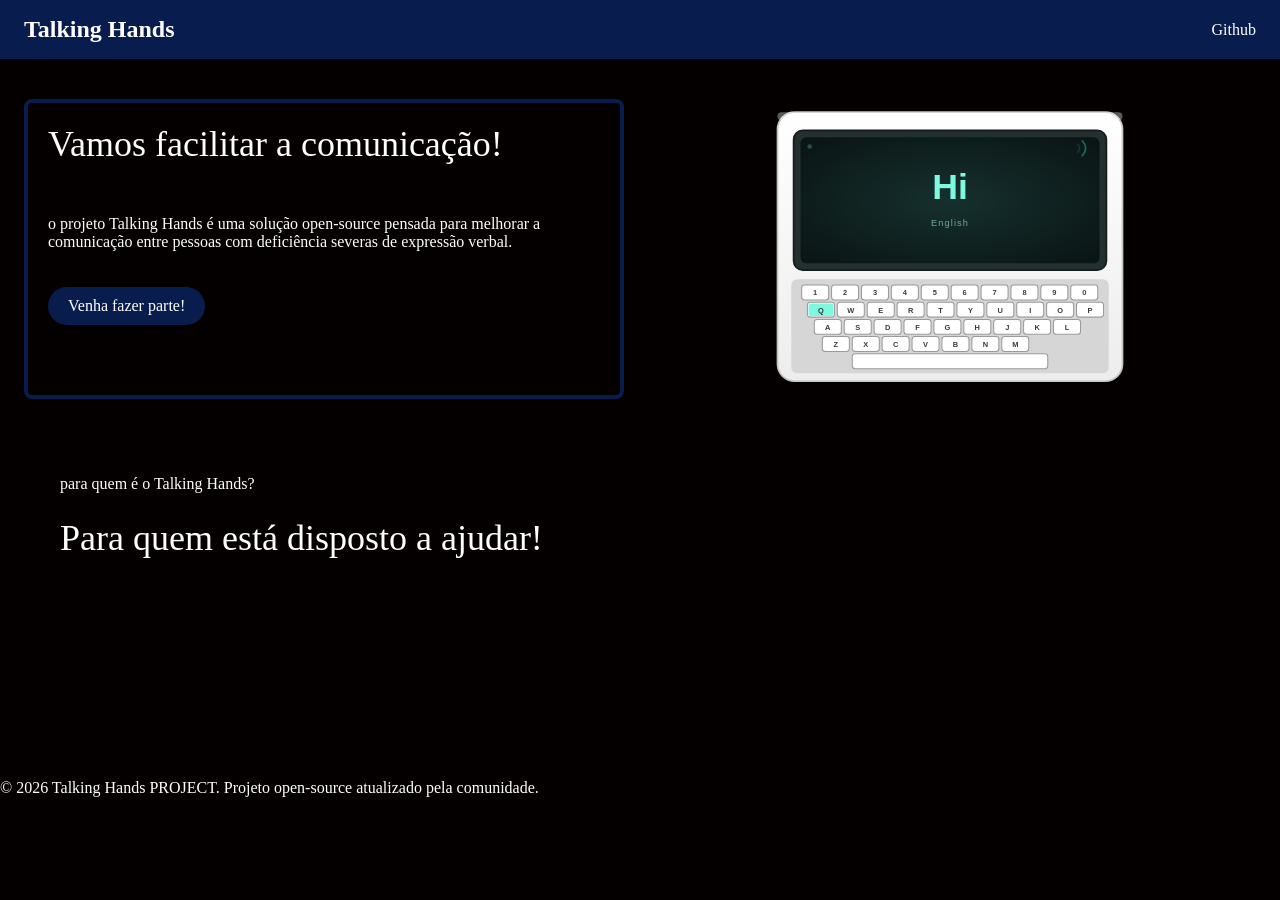
==== Website/index.html @ 11958ad2 "versão inicial do site" ====
<!DOCTYPE html>
<html lang="en">
<head>
    <meta charset="UTF-8">
    <meta name="viewport" content="width=device-width, initial-scale=1.0">
    <link rel="stylesheet" href="style/index.css">
    <title>Document</title>
</head>
<body>
    <header>
        <h1>Talking Hands</h1> <a href="https://github.com/TalkingHands">Github</a>
    </header>
    <main>
        <main class="hero">
            <div class="infoStyle1">
                <h1>Vamos facilitar a comunicação!</h1>
                <p>o projeto Talking Hands é uma solução open-source pensada para melhorar a comunicação entre pessoas com deficiência severas de expressão verbal.</p>
                <a href="">Venha fazer parte!</a>
            </div>
            <div class="infoStyle1Image">
                <img src="assets/comunicador-urna-teclado-transparente.svg" alt="Comunicador com urna e teclado">
            </div>
        </main>

        <div class="infoStyle2">
        <p>para quem é o Talking Hands?</p>
        <h1>Para quem está disposto a ajudar!</h1>
        </div>
    </main>

    <footer>
        <p>&copy; 2026 Talking Hands PROJECT. Projeto open-source atualizado pela comunidade.</p>
    </footer>

</body>
</html>
---- Website/style/index.css ----
* {
    box-sizing: border-box;
}

body {
    color: white;
    background-color: #050000;
    font-family: Copperplate, Papyrus, fantasy;
    padding: 0;
    margin: 0;
}

header {
    width: 100%;
    background-color: #081D4D;
    position: sticky;
    top: 0;
    display: flex;
    align-items: center;
    justify-content: space-between;
    flex-wrap: wrap;
    gap: 8px 16px;
    padding: 0 24px;
}

header h1 {
    font-size: 24px;    
}

header a {
    color: inherit;
    text-decoration: none;
}

.hero {
    display: flex;
    align-items: center;
    justify-content: center;
    gap: 20px;
    max-width: 1280px;
    margin: 40px auto;
    padding: 0 24px;
}

.infoStyle1 {
    background-color: #050000;
    border: 4px solid #081D4D;
    padding: 20px;
    margin: 0;
    width: auto;
    flex: 1 1 600px;
    min-height: 300px;
    max-width: 600px;
    border-radius: 8px;
    text-align: left;
}

.infoStyle1Image {
    display: flex;
    flex: 1 1 420px;
    min-width: 0;
    justify-content: center;
}

.infoStyle1Image img {
    display: block;
    width: 60%;
    height: auto;
}

.infoStyle1 h1 {
    font-size: 36px;
    margin: 0;
    padding-bottom: 40px;
    font-weight: normal;
}

.infoStyle1 p {
    font-size: 16px;
    margin-top: 10px;
    font-weight: normal;
    max-width: 525px;
}

.infoStyle1 a {
    display: inline-block;
    margin-top: 20px;
    padding: 10px 20px;
    background-color: #081D4D;
    color: white;
    text-decoration: none;
    border-radius: 20px;
    transition: background-color 0.3s ease;
}

.infoStyle1 a:hover {
    background-color: #0A2B6D;
}

@media (max-width: 700px) {
    .hero {
        flex-direction: column;
        align-items: stretch;
        margin: 24px auto;
    }

    .infoStyle1Image {
        flex: 0 1 auto;
        width: 100%;
    }

    .infoStyle1 {
        width: 100%;
        max-width: none;
        min-height: 0;
    }
}

.infoStyle2 {
    padding: 20px;
    margin: 40px; 
    width: auto;    
    min-height: 300px;
    max-width: 800px;
    border-radius: 8px;
    align-items: left;
    text-align: left;
}

.infoStyle2 p {
    font-size: 16px;
    font-weight: normal;
    max-width: 525px;
}

.infoStyle2 h1 {
    font-size: 36px;
    padding-top: 0px;
    padding-bottom: 40px;
    font-weight: normal;
}
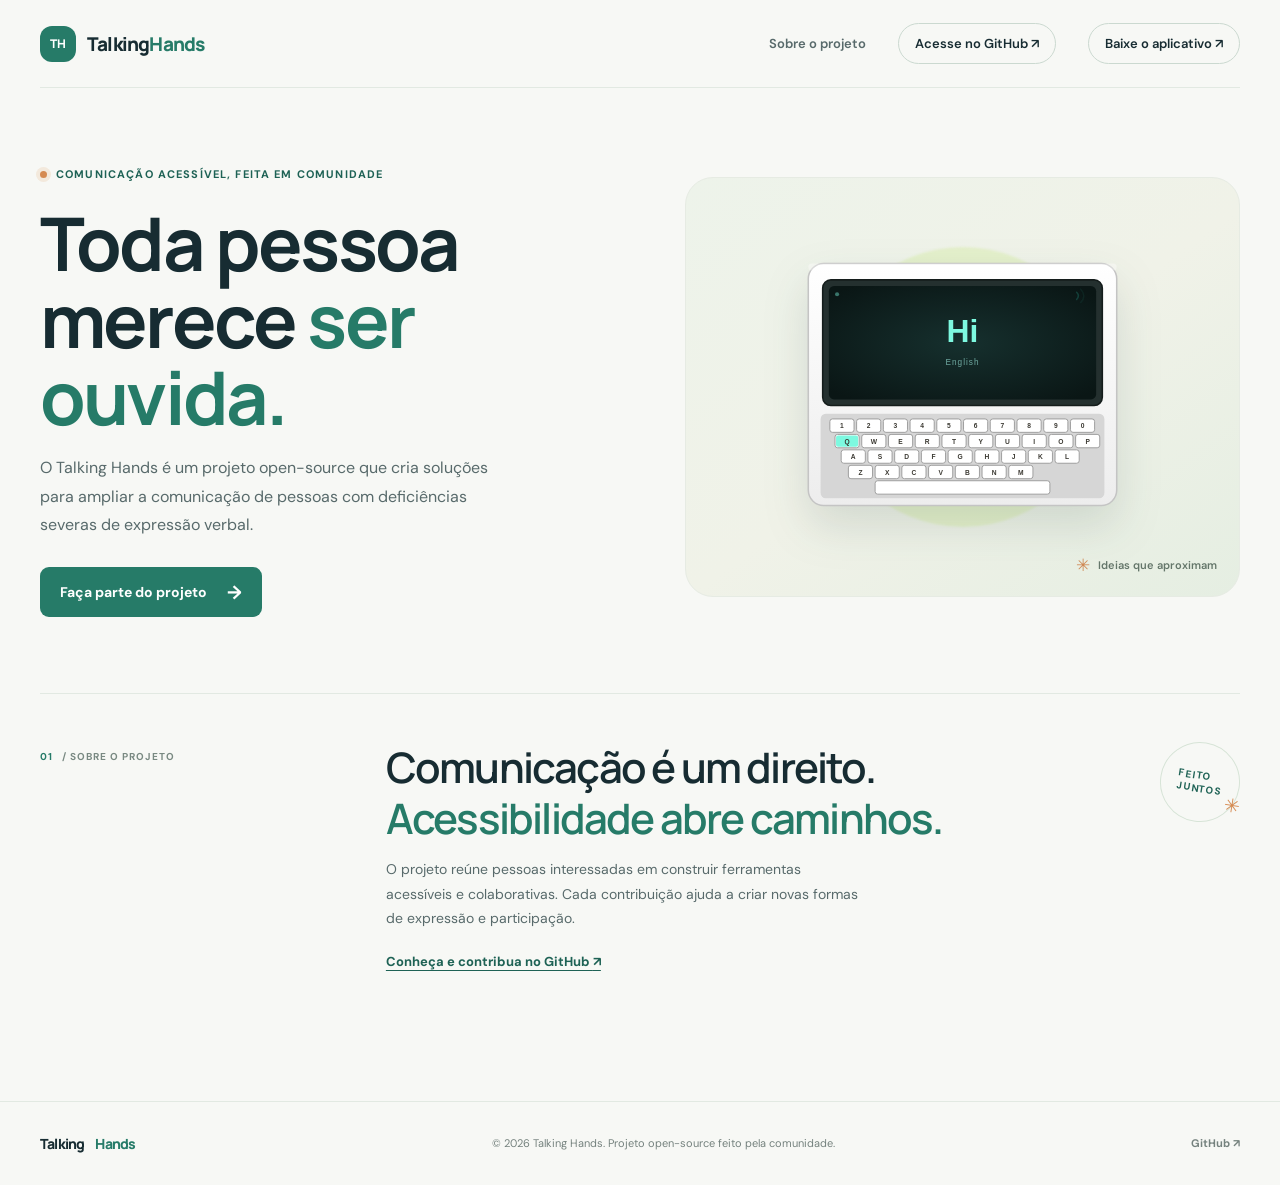
==== commit 9954628f: "site1" ====
--- a/Website/index.html
+++ b/Website/index.html
@@ -1,36 +1,57 @@
-<!DOCTYPE html>
-<html lang="en">
+<!doctype html>
+<html lang="pt-BR">
 <head>
     <meta charset="UTF-8">
     <meta name="viewport" content="width=device-width, initial-scale=1.0">
+    <meta name="theme-color" content="#f7f8f5">
+    <meta name="description" content="Talking Hands: uma solução open-source para ampliar as possibilidades de comunicação.">
     <link rel="stylesheet" href="style/index.css">
-    <title>Document</title>
+    <title>Talking Hands — comunicação para todos</title>
 </head>
 <body>
-    <header>
-        <h1>Talking Hands</h1> <a href="https://github.com/TalkingHands">Github</a>
+    <header class="site-header">
+        <a class="brand" href="#inicio" aria-label="Talking Hands, início">
+            <span class="brand-mark" aria-hidden="true">TH</span>
+            <span>Talking<span class="brand-accent">Hands</span></span>
+        </a>
+        <nav aria-label="Navegação principal">
+            <a class="nav-link" href="#sobre">Sobre o projeto</a>
+            <a class="nav-cta" href="https://github.com/Raafakkj/Talking-Hands-Project" target="_blank" rel="noopener noreferrer">Acesse no GitHub <span aria-hidden="true">↗</span></a>
+            <a class="nav-cta" href="https://github.com/Raafakkj/Talking-Hands-Project" target="_blank" rel="noopener noreferrer">Baixe o aplicativo <span aria-hidden="true">↗</span></a>
+        </nav>
+        </nav>
     </header>
+
     <main>
-        <main class="hero">
-            <div class="infoStyle1">
-                <h1>Vamos facilitar a comunicação!</h1>
-                <p>o projeto Talking Hands é uma solução open-source pensada para melhorar a comunicação entre pessoas com deficiência severas de expressão verbal.</p>
-                <a href="">Venha fazer parte!</a>
+        <section class="hero" id="inicio" aria-labelledby="hero-title">
+            <div class="hero-copy">
+                <p class="eyebrow"><span class="eyebrow-dot"></span> Comunicação acessível, feita em comunidade</p>
+                <h1 id="hero-title">Toda pessoa merece <span>ser ouvida.</span></h1>
+                <p class="hero-description">O Talking Hands é um projeto open-source que cria soluções para ampliar a comunicação de pessoas com deficiências severas de expressão verbal.</p>
+                <a class="button" href="https://github.com/TalkingHands" target="_blank" rel="noopener noreferrer">Faça parte do projeto <span aria-hidden="true">→</span></a>
             </div>
-            <div class="infoStyle1Image">
-                <img src="assets/comunicador-urna-teclado-transparente.svg" alt="Comunicador com urna e teclado">
+            <div class="hero-visual">
+                <div class="visual-glow" aria-hidden="true"></div>
+                <img src="assets/comunicador-urna-teclado-transparente.svg" alt="Protótipo de um comunicador acessível com urna e teclado">
+                <span class="visual-caption"><span aria-hidden="true">✳</span> Ideias que aproximam</span>
             </div>
-        </main>
+        </section>
 
-        <div class="infoStyle2">
-        <p>para quem é o Talking Hands?</p>
-        <h1>Para quem está disposto a ajudar!</h1>
-        </div>
+        <section class="about" id="sobre" aria-labelledby="about-title">
+            <div class="about-label"><span>01</span> / SOBRE O PROJETO</div>
+            <div class="about-content">
+                <h2 id="about-title">Comunicação é um direito. <span>Acessibilidade abre caminhos.</span></h2>
+                <p>O projeto reúne pessoas interessadas em construir ferramentas acessíveis e colaborativas. Cada contribuição ajuda a criar novas formas de expressão e participação.</p>
+                <a class="text-link" href="https://github.com/TalkingHands" target="_blank" rel="noopener noreferrer">Conheça e contribua no GitHub <span aria-hidden="true">↗</span></a>
+            </div>
+            <div class="about-stamp" aria-hidden="true">FEITO<br>JUNTOS<span>✳</span></div>
+        </section>
     </main>
 
-    <footer>
-        <p>&copy; 2026 Talking Hands PROJECT. Projeto open-source atualizado pela comunidade.</p>
+    <footer class="site-footer">
+        <a class="footer-brand" href="#inicio">Talking<span>Hands</span></a>
+        <p>© 2026 Talking Hands. Projeto open-source feito pela comunidade.</p>
+        <a href="https://github.com/Raafakkj/Talking-Hands-Project" target="_blank" rel="noopener noreferrer">GitHub ↗</a>
     </footer>
-
 </body>
-</html>+</html>
--- a/Website/style/index.css
+++ b/Website/style/index.css
@@ -1,141 +1,521 @@
-* {
+@import url('https://fonts.googleapis.com/css2?family=DM+Sans:wght@400;500;600;700&family=Manrope:wght@400;500;600;700;800&display=swap');
+
+:root {
+    color-scheme: light;
+    --ink: #172c32;
+    --muted: #586a6b;
+    --paper: #f7f8f5;
+    --white: #fff;
+    --green: #267b68;
+    --green-dark: #1e6255;
+    --lime: #d8edaa;
+    --line: #e2e9e2;
+    font-family: 'DM Sans', 'Segoe UI', sans-serif;
+    color: var(--ink);
+    background: var(--paper);
+    font-synthesis: none;
+    text-rendering: optimizeLegibility;
+}
+
+*,
+*::before,
+*::after {
     box-sizing: border-box;
 }
 
+html {
+    scroll-behavior: smooth;
+}
+
 body {
-    color: white;
-    background-color: #050000;
-    font-family: Copperplate, Papyrus, fantasy;
-    padding: 0;
+    min-width: 320px;
     margin: 0;
 }
 
-header {
-    width: 100%;
-    background-color: #081D4D;
-    position: sticky;
-    top: 0;
+a {
+    color: inherit;
+}
+
+.site-header {
+    position: relative;
+    z-index: 1;
     display: flex;
     align-items: center;
     justify-content: space-between;
-    flex-wrap: wrap;
-    gap: 8px 16px;
-    padding: 0 24px;
-}
-
-header h1 {
-    font-size: 24px;    
-}
-
-header a {
-    color: inherit;
+    width: min(1200px, calc(100% - 64px));
+    min-height: 88px;
+    margin: 0 auto;
+    border-bottom: 1px solid var(--line);
+}
+
+.brand,
+.footer-brand {
+    display: inline-flex;
+    align-items: center;
+    gap: 11px;
+    font-family: 'Manrope', 'Segoe UI', sans-serif;
+    font-size: 19px;
+    font-weight: 800;
+    letter-spacing: -0.8px;
     text-decoration: none;
 }
 
+.brand-mark {
+    display: grid;
+    width: 36px;
+    height: 36px;
+    place-items: center;
+    border-radius: 12px;
+    background: var(--green);
+    color: var(--white);
+    font-size: 12px;
+    letter-spacing: -0.3px;
+}
+
+.brand-accent,
+.footer-brand span {
+    color: var(--green);
+}
+
+.site-header nav {
+    display: flex;
+    align-items: center;
+    gap: 32px;
+    font-size: 13px;
+    font-weight: 600;
+}
+
+.nav-link,
+.site-footer a {
+    text-decoration: none;
+}
+
+.nav-link {
+    color: var(--muted);
+}
+
+.nav-link:hover,
+.site-footer a:hover {
+    color: var(--green);
+}
+
+.nav-cta {
+    padding: 11px 16px;
+    border: 1px solid #cbd9d0;
+    border-radius: 999px;
+    text-decoration: none;
+    transition: background-color 160ms ease, border-color 160ms ease;
+}
+
+.nav-cta:hover {
+    border-color: var(--green);
+    background: #edf4ee;
+}
+
 .hero {
+    display: grid;
+    grid-template-columns: 1.03fr 0.97fr;
+    align-items: center;
+    gap: 56px;
+    width: min(1200px, calc(100% - 64px));
+    min-height: 590px;
+    margin: 0 auto;
+    padding: 68px 0 76px;
+}
+
+.hero-copy {
+    max-width: 570px;
+}
+
+.eyebrow,
+.about-label {
     display: flex;
     align-items: center;
+    gap: 9px;
+    color: var(--green-dark);
+    font-size: 11px;
+    font-weight: 700;
+    letter-spacing: 1.15px;
+    text-transform: uppercase;
+}
+
+.eyebrow-dot {
+    width: 7px;
+    height: 7px;
+    border-radius: 50%;
+    background: #d58a51;
+    box-shadow: 0 0 0 4px #f3e9dc;
+}
+
+h1,
+h2 {
+    font-family: 'Manrope', 'Segoe UI', sans-serif;
+    letter-spacing: -2.8px;
+}
+
+.hero h1 {
+    max-width: 570px;
+    margin: 24px 0 18px;
+    font-size: clamp(48px, 6vw, 74px);
+    font-weight: 700;
+    line-height: 1.04;
+}
+
+.hero h1 span,
+.about h2 span {
+    color: var(--green);
+}
+
+.hero-description,
+.about-content > p {
+    max-width: 480px;
+    color: var(--muted);
+    font-size: 16px;
+    line-height: 1.8;
+}
+
+.hero-description {
+    margin: 0 0 27px;
+}
+
+.button {
+    display: inline-flex;
+    align-items: center;
+    gap: 20px;
+    min-height: 50px;
+    padding: 0 20px;
+    border-radius: 9px;
+    background: var(--green);
+    color: var(--white);
+    font-size: 14px;
+    font-weight: 700;
+    text-decoration: none;
+    transition: background-color 160ms ease, transform 160ms ease;
+}
+
+.button:hover {
+    transform: translateY(-2px);
+    background: var(--green-dark);
+}
+
+.button span {
+    font-size: 19px;
+}
+
+.hero-note {
+    margin: 15px 0 0;
+    color: #82908b;
+    font-size: 11px;
+}
+
+.hero-visual {
+    position: relative;
+    display: grid;
+    min-height: 420px;
+    place-items: center;
+    overflow: hidden;
+    border: 1px solid #e6ebe3;
+    border-radius: 28px;
+    background: linear-gradient(145deg, #edf3ea 0%, #f0f2e8 52%, #e5eee2 100%);
+}
+
+.visual-glow {
+    position: absolute;
+    width: 280px;
+    height: 280px;
+    border-radius: 50%;
+    background: var(--lime);
+    filter: blur(1px);
+    opacity: 0.46;
+}
+
+.hero-visual img {
+    position: relative;
+    display: block;
+    width: min(72%, 330px);
+    max-height: 340px;
+    object-fit: contain;
+    filter: drop-shadow(0 20px 22px rgb(27 56 44 / 13%));
+}
+
+.visual-caption {
+    position: absolute;
+    right: 22px;
+    bottom: 20px;
+    display: flex;
+    align-items: center;
+    gap: 8px;
+    color: #64766a;
+    font-size: 11px;
+    font-weight: 600;
+}
+
+.visual-caption span {
+    color: #cf8752;
+    font-size: 17px;
+}
+
+.about {
+    position: relative;
+    display: grid;
+    grid-template-columns: 0.75fr 1.8fr auto;
+    align-items: start;
+    gap: 40px;
+    width: min(1200px, calc(100% - 64px));
+    margin: 0 auto 76px;
+    padding: 48px 0 54px;
+    border-top: 1px solid var(--line);
+}
+
+.about-label {
+    padding-top: 8px;
+    color: #798982;
+    font-size: 10px;
+    letter-spacing: 1px;
+}
+
+.about-label span {
+    color: var(--green);
+}
+
+.about-content {
+    max-width: 650px;
+}
+
+.about h2 {
+    margin: 0 0 14px;
+    font-size: clamp(30px, 3.4vw, 42px);
+    font-weight: 600;
+    line-height: 1.2;
+    letter-spacing: -1.8px;
+}
+
+.about-content > p {
+    margin: 0 0 19px;
+    font-size: 14px;
+    line-height: 1.75;
+}
+
+.text-link {
+    color: var(--green-dark);
+    font-size: 13px;
+    font-weight: 700;
+    text-decoration-thickness: 1px;
+    text-underline-offset: 4px;
+}
+
+.about-stamp {
+    display: grid;
+    width: 80px;
+    height: 80px;
+    align-content: center;
     justify-content: center;
+    border: 1px solid #d7e4d7;
+    border-radius: 50%;
+    color: var(--green-dark);
+    font-size: 10px;
+    font-weight: 700;
+    line-height: 1.35;
+    letter-spacing: 1px;
+    transform: rotate(9deg);
+}
+
+.about-stamp span {
+    position: absolute;
+    right: -5px;
+    bottom: 7px;
+    color: #d58a51;
+    font-size: 19px;
+}
+
+.site-footer {
+    display: flex;
+    align-items: center;
+    justify-content: space-between;
     gap: 20px;
-    max-width: 1280px;
-    margin: 40px auto;
-    padding: 0 24px;
-}
-
-.infoStyle1 {
-    background-color: #050000;
-    border: 4px solid #081D4D;
-    padding: 20px;
+    min-height: 84px;
+    padding: 16px max(32px, calc((100vw - 1200px) / 2));
+    border-top: 1px solid var(--line);
+    color: #75827e;
+    font-size: 11px;
+}
+
+.footer-brand {
+    color: var(--ink);
+    font-size: 14px;
+}
+
+.site-footer p {
     margin: 0;
-    width: auto;
-    flex: 1 1 600px;
-    min-height: 300px;
-    max-width: 600px;
-    border-radius: 8px;
-    text-align: left;
-}
-
-.infoStyle1Image {
-    display: flex;
-    flex: 1 1 420px;
-    min-width: 0;
-    justify-content: center;
-}
-
-.infoStyle1Image img {
-    display: block;
-    width: 60%;
-    height: auto;
-}
-
-.infoStyle1 h1 {
-    font-size: 36px;
-    margin: 0;
-    padding-bottom: 40px;
-    font-weight: normal;
-}
-
-.infoStyle1 p {
-    font-size: 16px;
-    margin-top: 10px;
-    font-weight: normal;
-    max-width: 525px;
-}
-
-.infoStyle1 a {
-    display: inline-block;
-    margin-top: 20px;
-    padding: 10px 20px;
-    background-color: #081D4D;
-    color: white;
-    text-decoration: none;
-    border-radius: 20px;
-    transition: background-color 0.3s ease;
-}
-
-.infoStyle1 a:hover {
-    background-color: #0A2B6D;
-}
-
-@media (max-width: 700px) {
+    text-align: center;
+}
+
+.site-footer > a:last-child {
+    font-weight: 700;
+}
+
+a:focus-visible {
+    outline: 3px solid #d58a51;
+    outline-offset: 4px;
+}
+
+@media (max-width: 800px) {
+    .site-header,
+    .hero,
+    .about {
+        width: min(100% - 40px, 600px);
+    }
+
     .hero {
-        flex-direction: column;
-        align-items: stretch;
-        margin: 24px auto;
-    }
-
-    .infoStyle1Image {
-        flex: 0 1 auto;
+        grid-template-columns: 1fr;
+        gap: 38px;
+        min-height: auto;
+        padding: 60px 0 54px;
+    }
+
+    .hero-visual {
+        min-height: 350px;
+    }
+
+    .hero-visual img {
+        max-height: 290px;
+    }
+
+    .about {
+        grid-template-columns: 1fr auto;
+        gap: 20px;
+        margin-bottom: 45px;
+        padding: 36px 0 42px;
+    }
+
+    .about-label {
+        grid-column: 1 / -1;
+    }
+
+    .about-content {
+        grid-column: 1;
+    }
+
+    .about-stamp {
+        grid-column: 2;
+        grid-row: 2;
+        align-self: center;
+    }
+
+    .site-footer {
+        padding-right: 20px;
+        padding-left: 20px;
+    }
+}
+
+@media (max-width: 520px) {
+    .site-header {
+        width: calc(100% - 36px);
+        min-height: 74px;
+    }
+
+    .brand {
+        gap: 8px;
+        font-size: 16px;
+    }
+
+    .brand-mark {
+        width: 32px;
+        height: 32px;
+    }
+
+    .site-header nav {
+        gap: 0;
+    }
+
+    .nav-link {
+        display: none;
+    }
+
+    .nav-cta {
+        padding: 9px 12px;
+        font-size: 11px;
+    }
+
+    .hero,
+    .about {
+        width: calc(100% - 40px);
+    }
+
+    .hero {
+        padding-top: 48px;
+    }
+
+    .eyebrow {
+        font-size: 9px;
+        letter-spacing: 0.75px;
+    }
+
+    .hero h1 {
+        margin-top: 20px;
+        font-size: clamp(44px, 13vw, 60px);
+        letter-spacing: -2px;
+    }
+
+    .hero-description {
+        font-size: 14px;
+    }
+
+    .hero-visual {
+        min-height: 290px;
+        border-radius: 20px;
+    }
+
+    .hero-visual img {
+        width: 70%;
+        max-height: 235px;
+    }
+
+    .visual-glow {
+        width: 210px;
+        height: 210px;
+    }
+
+    .about {
+        grid-template-columns: 1fr;
+    }
+
+    .about-content {
+        grid-column: 1;
+    }
+
+    .about-stamp {
+        display: none;
+    }
+
+    .about h2 {
+        font-size: 32px;
+        letter-spacing: -1.3px;
+    }
+
+    .site-footer {
+        flex-wrap: wrap;
+        justify-content: space-between;
+        gap: 12px;
+        padding: 19px 20px;
+    }
+
+    .site-footer p {
+        order: 1;
         width: 100%;
-    }
-
-    .infoStyle1 {
-        width: 100%;
-        max-width: none;
-        min-height: 0;
-    }
-}
-
-.infoStyle2 {
-    padding: 20px;
-    margin: 40px; 
-    width: auto;    
-    min-height: 300px;
-    max-width: 800px;
-    border-radius: 8px;
-    align-items: left;
-    text-align: left;
-}
-
-.infoStyle2 p {
-    font-size: 16px;
-    font-weight: normal;
-    max-width: 525px;
-}
-
-.infoStyle2 h1 {
-    font-size: 36px;
-    padding-top: 0px;
-    padding-bottom: 40px;
-    font-weight: normal;
-}+        text-align: left;
+        line-height: 1.5;
+    }
+}
+
+@media (prefers-reduced-motion: reduce) {
+    html {
+        scroll-behavior: auto;
+    }
+
+    *,
+    *::before,
+    *::after {
+        transition-duration: 0.01ms !important;
+    }
+}
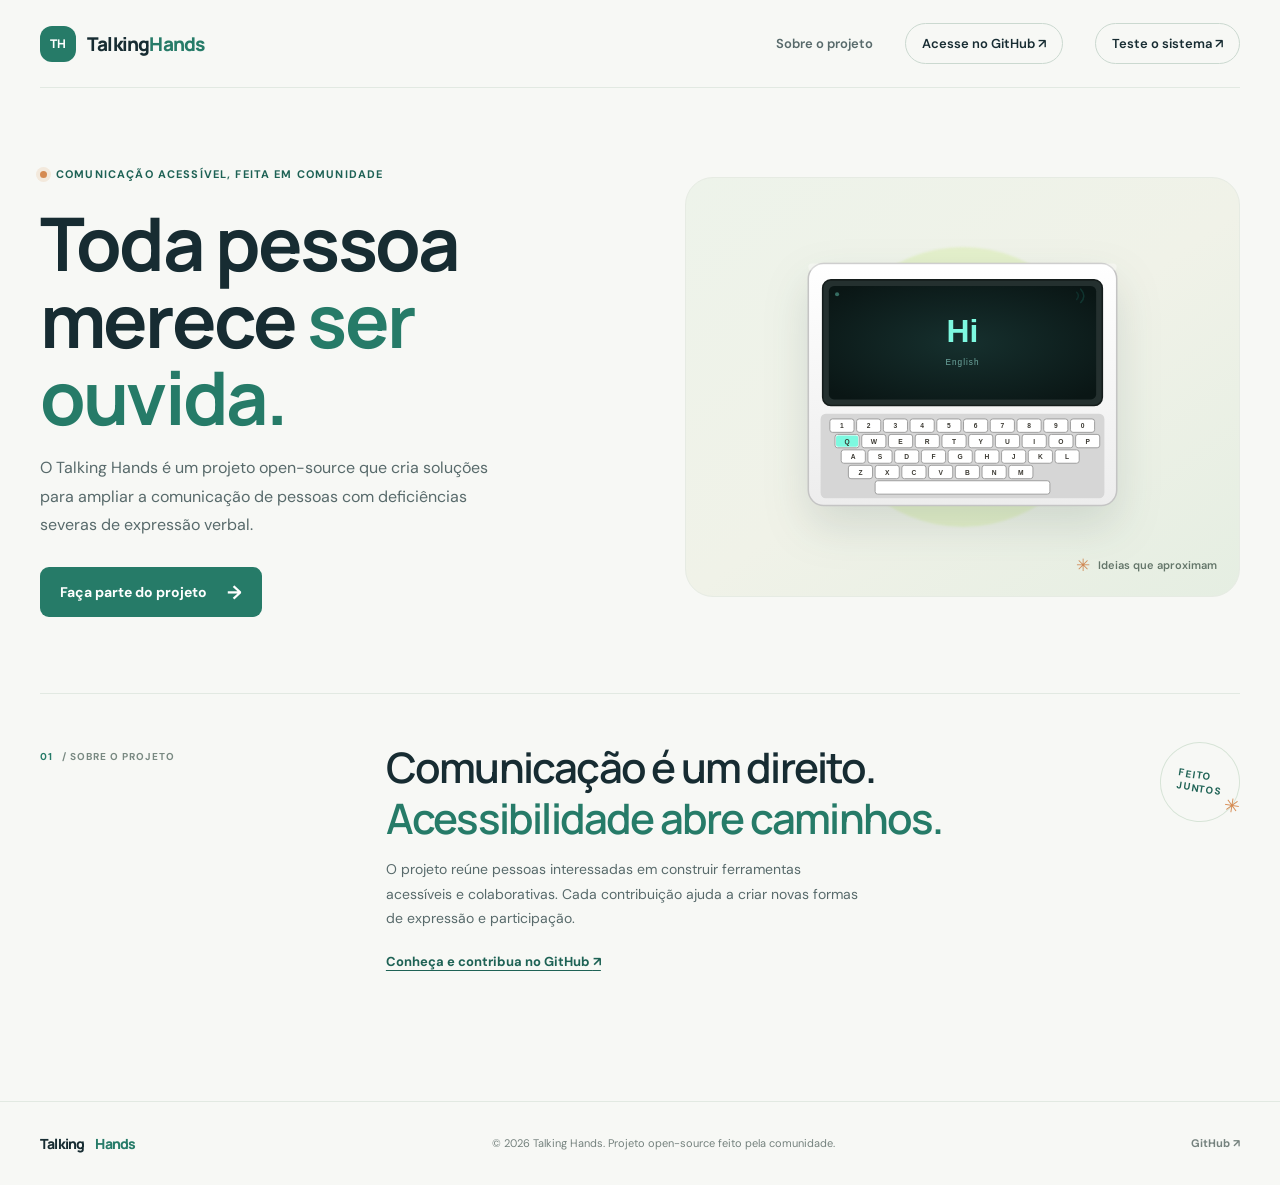
==== commit c52cffe4: "aditiions" ====
--- a/Website/index.html
+++ b/Website/index.html
@@ -17,7 +17,7 @@
         <nav aria-label="Navegação principal">
             <a class="nav-link" href="#sobre">Sobre o projeto</a>
             <a class="nav-cta" href="https://github.com/Raafakkj/Talking-Hands-Project" target="_blank" rel="noopener noreferrer">Acesse no GitHub <span aria-hidden="true">↗</span></a>
-            <a class="nav-cta" href="https://github.com/Raafakkj/Talking-Hands-Project" target="_blank" rel="noopener noreferrer">Baixe o aplicativo <span aria-hidden="true">↗</span></a>
+            <a class="nav-cta" href="project.html" target="_blank" rel="noopener noreferrer">Teste o sistema <span aria-hidden="true">↗</span></a>
         </nav>
         </nav>
     </header>
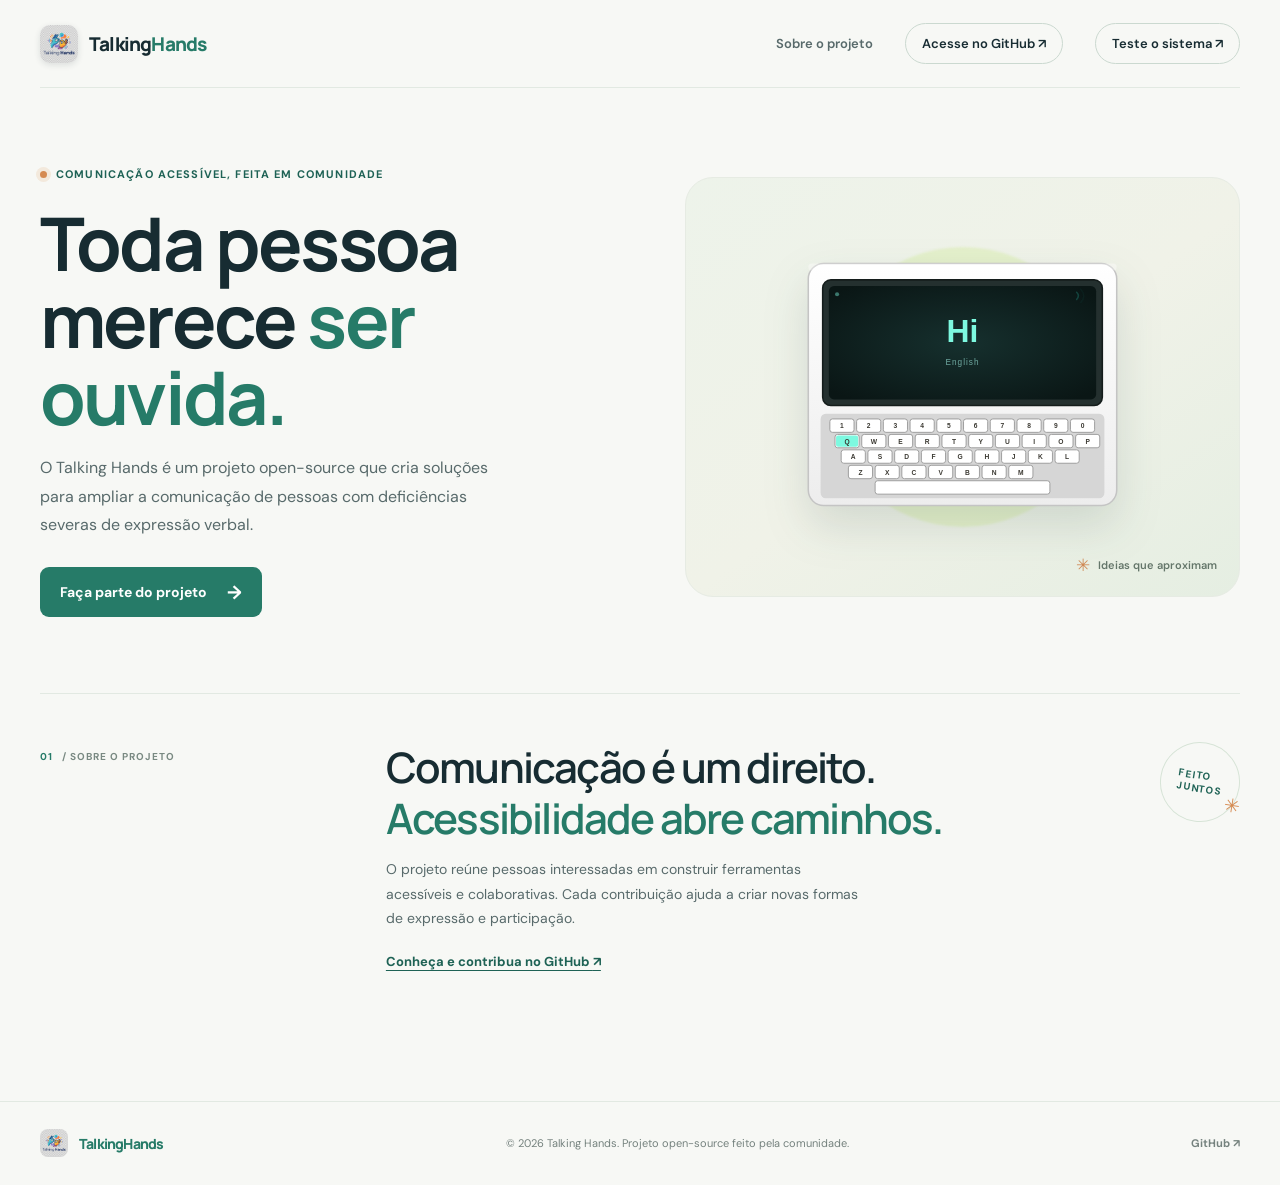
==== commit b78d14ac: "working demo" ====
--- a/Website/index.html
+++ b/Website/index.html
@@ -5,20 +5,25 @@
     <meta name="viewport" content="width=device-width, initial-scale=1.0">
     <meta name="theme-color" content="#f7f8f5">
     <meta name="description" content="Talking Hands: uma solução open-source para ampliar as possibilidades de comunicação.">
+    <!-- Open Graph / Redes Sociais -->
+    <meta property="og:type" content="website">
+    <meta property="og:title" content="Talking Hands — comunicação para todos">
+    <meta property="og:description" content="Solução open-source para ampliar as possibilidades de comunicação com tecnologia assistiva acessível.">
+    <meta property="og:image" content="assets/Gemini_Generated_Image_npv0zrnpv0zrnpv0.jpeg">
     <link rel="stylesheet" href="style/index.css">
+    <link rel="icon" type="image/jpeg" href="assets/Gemini_Generated_Image_npv0zrnpv0zrnpv0.jpeg">
     <title>Talking Hands — comunicação para todos</title>
 </head>
 <body>
     <header class="site-header">
         <a class="brand" href="#inicio" aria-label="Talking Hands, início">
-            <span class="brand-mark" aria-hidden="true">TH</span>
+            <img src="assets/Gemini_Generated_Image_npv0zrnpv0zrnpv0.jpeg" alt="" class="brand-logo" width="38" height="38">
             <span>Talking<span class="brand-accent">Hands</span></span>
         </a>
         <nav aria-label="Navegação principal">
             <a class="nav-link" href="#sobre">Sobre o projeto</a>
             <a class="nav-cta" href="https://github.com/Raafakkj/Talking-Hands-Project" target="_blank" rel="noopener noreferrer">Acesse no GitHub <span aria-hidden="true">↗</span></a>
-            <a class="nav-cta" href="project.html" target="_blank" rel="noopener noreferrer">Teste o sistema <span aria-hidden="true">↗</span></a>
-        </nav>
+            <a class="nav-cta" href="project.html">Teste o sistema <span aria-hidden="true">↗</span></a>
         </nav>
     </header>
 
@@ -28,7 +33,7 @@
                 <p class="eyebrow"><span class="eyebrow-dot"></span> Comunicação acessível, feita em comunidade</p>
                 <h1 id="hero-title">Toda pessoa merece <span>ser ouvida.</span></h1>
                 <p class="hero-description">O Talking Hands é um projeto open-source que cria soluções para ampliar a comunicação de pessoas com deficiências severas de expressão verbal.</p>
-                <a class="button" href="https://github.com/TalkingHands" target="_blank" rel="noopener noreferrer">Faça parte do projeto <span aria-hidden="true">→</span></a>
+                <a class="button" href="https://github.com/Raafakkj/Talking-Hands-Project" target="_blank" rel="noopener noreferrer">Faça parte do projeto <span aria-hidden="true">→</span></a>
             </div>
             <div class="hero-visual">
                 <div class="visual-glow" aria-hidden="true"></div>
@@ -42,14 +47,17 @@
             <div class="about-content">
                 <h2 id="about-title">Comunicação é um direito. <span>Acessibilidade abre caminhos.</span></h2>
                 <p>O projeto reúne pessoas interessadas em construir ferramentas acessíveis e colaborativas. Cada contribuição ajuda a criar novas formas de expressão e participação.</p>
-                <a class="text-link" href="https://github.com/TalkingHands" target="_blank" rel="noopener noreferrer">Conheça e contribua no GitHub <span aria-hidden="true">↗</span></a>
+                <a class="text-link" href="https://github.com/Raafakkj/Talking-Hands-Project" target="_blank" rel="noopener noreferrer">Conheça e contribua no GitHub <span aria-hidden="true">↗</span></a>
             </div>
             <div class="about-stamp" aria-hidden="true">FEITO<br>JUNTOS<span>✳</span></div>
         </section>
     </main>
 
     <footer class="site-footer">
-        <a class="footer-brand" href="#inicio">Talking<span>Hands</span></a>
+        <a class="footer-brand" href="#inicio">
+            <img src="assets/Gemini_Generated_Image_npv0zrnpv0zrnpv0.jpeg" alt="" class="footer-logo" width="28" height="28">
+            <span>Talking<span>Hands</span></span>
+        </a>
         <p>© 2026 Talking Hands. Projeto open-source feito pela comunidade.</p>
         <a href="https://github.com/Raafakkj/Talking-Hands-Project" target="_blank" rel="noopener noreferrer">GitHub ↗</a>
     </footer>
--- a/Website/style/index.css
+++ b/Website/style/index.css
@@ -60,6 +60,21 @@
     text-decoration: none;
 }
 
+.brand-logo {
+    width: 38px;
+    height: 38px;
+    border-radius: 10px;
+    object-fit: cover;
+    box-shadow: 0 2px 6px rgba(23, 44, 50, 0.12);
+}
+
+.footer-logo {
+    width: 28px;
+    height: 28px;
+    border-radius: 8px;
+    object-fit: cover;
+}
+
 .brand-mark {
     display: grid;
     width: 36px;
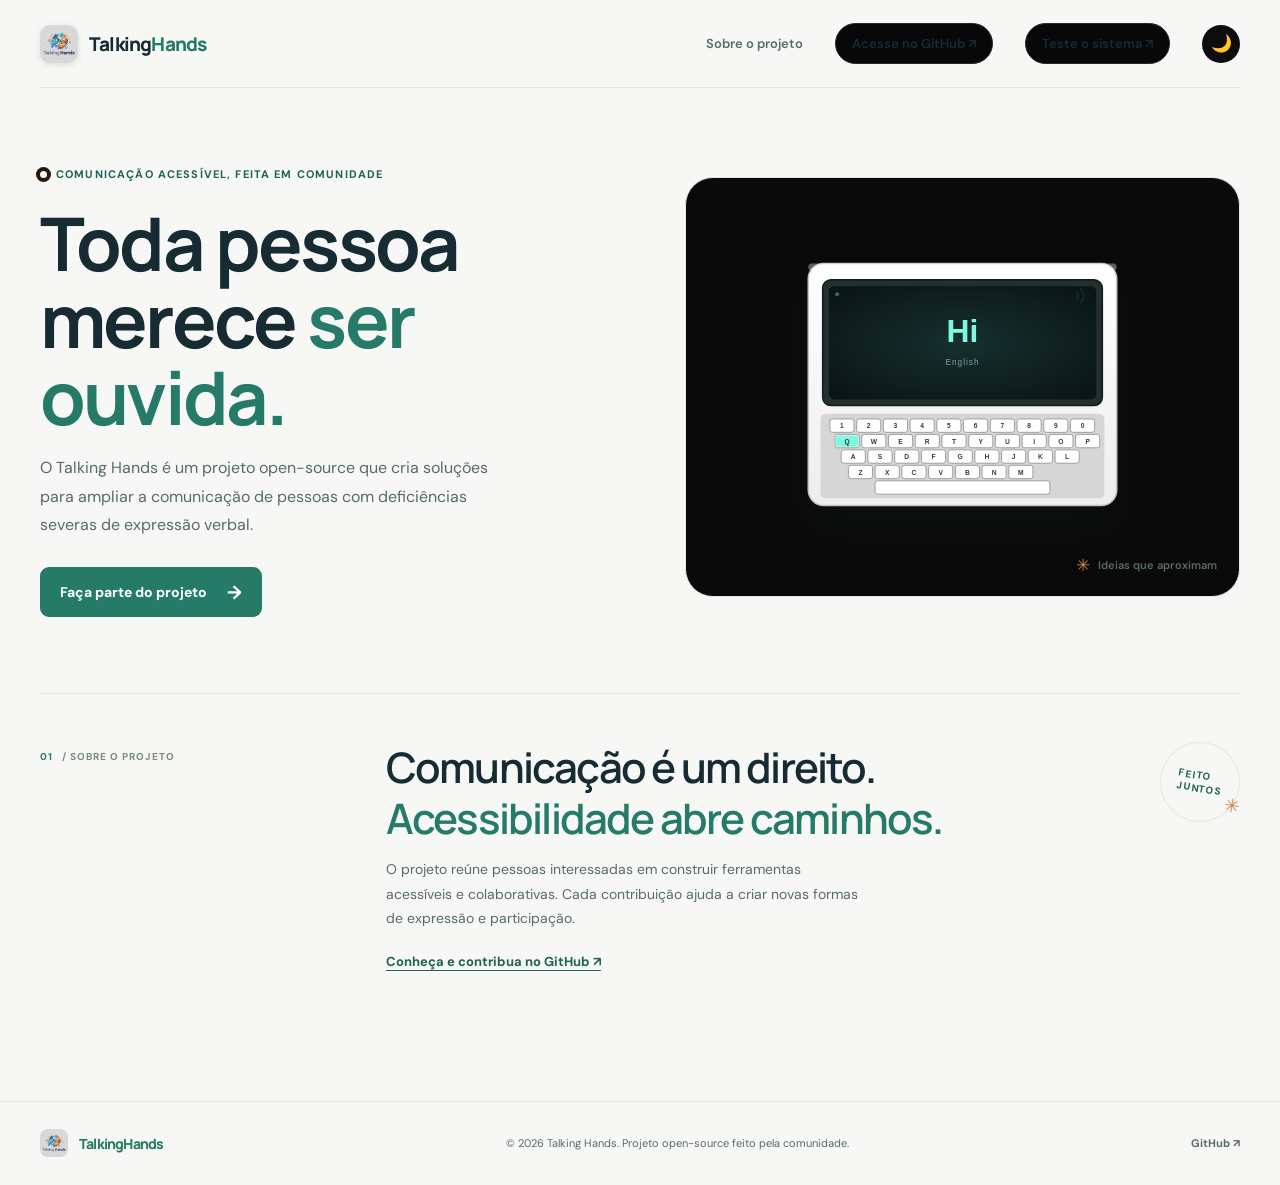
==== commit 0ba800ab: "dark-mode, readme and more" ====
--- a/Website/index.html
+++ b/Website/index.html
@@ -11,8 +11,10 @@
     <meta property="og:description" content="Solução open-source para ampliar as possibilidades de comunicação com tecnologia assistiva acessível.">
     <meta property="og:image" content="assets/Gemini_Generated_Image_npv0zrnpv0zrnpv0.jpeg">
     <link rel="stylesheet" href="style/index.css">
+    <link rel="stylesheet" href="style/darkmode.css">
     <link rel="icon" type="image/jpeg" href="assets/Gemini_Generated_Image_npv0zrnpv0zrnpv0.jpeg">
     <title>Talking Hands — comunicação para todos</title>
+    <script src="js/darkmode.js"></script>
 </head>
 <body>
     <header class="site-header">
@@ -24,6 +26,10 @@
             <a class="nav-link" href="#sobre">Sobre o projeto</a>
             <a class="nav-cta" href="https://github.com/Raafakkj/Talking-Hands-Project" target="_blank" rel="noopener noreferrer">Acesse no GitHub <span aria-hidden="true">↗</span></a>
             <a class="nav-cta" href="project.html">Teste o sistema <span aria-hidden="true">↗</span></a>
+            <button id="theme-toggle" class="theme-toggle" type="button" aria-label="Alternar modo claro/escuro" title="Alternar tema">
+                <span class="icon-moon" aria-hidden="true">🌙</span>
+                <span class="icon-sun" aria-hidden="true">☀️</span>
+            </button>
         </nav>
     </header>
 
--- a/Website/style/darkmode.css
+++ b/Website/style/darkmode.css
@@ -0,0 +1,258 @@
+/* ==========================================================================
+   DARK MODE — Talking Hands (Preto Plano / Flat Black)
+   Sem degradês: fundo preto absoluto (#000), superfícies sólidas (#0d0d0d),
+   linhas sutis (#1f1f1f) e alto contraste para leitura acessível.
+   ========================================================================== */
+
+/* ---------- PALETA PRETO PLANO (FLAT BLACK) ---------- */
+[data-theme="dark"] {
+    color-scheme: dark;
+    --paper: #000000;
+    --card-bg: #0d0d0d;
+    --ink: #f3f4f6;
+    --muted: #8e9594;
+    --white: #ffffff;
+    --green: #2fa98b;
+    --green-dark: #3dd6b0;
+    --lime: #16241c;
+    --accent-orange: #e59053;
+    --line: #1c1c1c;
+    --border-soft: #292929;
+}
+
+@media (prefers-color-scheme: dark) {
+    :root:not([data-theme="light"]) {
+        color-scheme: dark;
+        --paper: #000000;
+        --card-bg: #0d0d0d;
+        --ink: #f3f4f6;
+        --muted: #8e9594;
+        --white: #ffffff;
+        --green: #2fa98b;
+        --green-dark: #3dd6b0;
+        --lime: #16241c;
+        --accent-orange: #e59053;
+        --line: #1c1c1c;
+        --border-soft: #292929;
+    }
+}
+
+/* ---------- COMPONENTES EM PRETO PLANO (SEM DEGRADÊS) ---------- */
+
+/* Header e Navegação */
+[data-theme="dark"] .nav-cta,
+:root:not([data-theme="light"]) .nav-cta {
+    background: #080808;
+    border-color: var(--border-soft);
+    color: var(--ink);
+}
+
+[data-theme="dark"] .nav-cta:hover,
+:root:not([data-theme="light"]) .nav-cta:hover {
+    background: #141414;
+    border-color: var(--green);
+    color: var(--green-dark);
+}
+
+/* Eyebrow Dot */
+[data-theme="dark"] .eyebrow-dot,
+:root:not([data-theme="light"]) .eyebrow-dot {
+    background: var(--accent-orange);
+    box-shadow: 0 0 0 4px #26170d;
+}
+
+/* Molduras Visuais — Fundo plano #0a0a0a e sem degradê */
+[data-theme="dark"] .hero-visual,
+:root:not([data-theme="light"]) .hero-visual,
+[data-theme="dark"] .works-visual,
+:root:not([data-theme="light"]) .works-visual {
+    background: #0a0a0a;
+    border-color: var(--line);
+}
+
+/* Remove brilhos / glows embaçados para manter o estilo minimalista e plano */
+[data-theme="dark"] .visual-glow,
+:root:not([data-theme="light"]) .visual-glow {
+    display: none;
+}
+
+/* Legenda da imagem */
+[data-theme="dark"] .visual-caption,
+:root:not([data-theme="light"]) .visual-caption {
+    color: var(--muted);
+}
+
+/* Selo de carimbo (index) */
+[data-theme="dark"] .about-stamp,
+:root:not([data-theme="light"]) .about-stamp {
+    border-color: var(--line);
+    color: var(--green-dark);
+}
+
+/* Rodapé */
+[data-theme="dark"] .site-footer,
+:root:not([data-theme="light"]) .site-footer {
+    border-top-color: var(--line);
+    color: var(--muted);
+}
+
+/* Card do Comunicador (project.html) — Preto plano */
+[data-theme="dark"] .communicator-card,
+:root:not([data-theme="light"]) .communicator-card {
+    background: #0d0d0d;
+    border-color: var(--line);
+    box-shadow: 0 0 0 1px var(--line);
+}
+
+/* Campo de Texto (textarea) */
+[data-theme="dark"] .input-wrapper textarea,
+:root:not([data-theme="light"]) .input-wrapper textarea {
+    background: #000000;
+    border-color: var(--border-soft);
+    color: #ffffff;
+}
+
+[data-theme="dark"] .input-wrapper textarea:focus,
+:root:not([data-theme="light"]) .input-wrapper textarea:focus {
+    background: #000000;
+    border-color: var(--green);
+    box-shadow: 0 0 0 3px rgba(47, 169, 139, 0.25);
+}
+
+/* Chips / Sugestões rápidas */
+[data-theme="dark"] .chip-btn,
+:root:not([data-theme="light"]) .chip-btn {
+    background: #0d0d0d;
+    border-color: var(--border-soft);
+    color: var(--ink);
+}
+
+[data-theme="dark"] .chip-btn:hover,
+:root:not([data-theme="light"]) .chip-btn:hover {
+    background: #142019;
+    border-color: var(--green);
+    color: var(--green-dark);
+}
+
+/* Botão Limpar (Ghost) */
+[data-theme="dark"] .button-ghost,
+:root:not([data-theme="light"]) .button-ghost {
+    background: #000000;
+    border-color: var(--border-soft);
+    color: var(--muted);
+}
+
+[data-theme="dark"] .button-ghost:hover,
+:root:not([data-theme="light"]) .button-ghost:hover {
+    background: #141414;
+    border-color: #404040;
+    color: #ffffff;
+}
+
+/* Feedback de Status */
+[data-theme="dark"] .status-feedback,
+:root:not([data-theme="light"]) .status-feedback {
+    background: #0b1411;
+    border-left: 4px solid var(--green);
+    color: var(--green-dark);
+}
+
+/* Badge de Demonstração Ativa */
+[data-theme="dark"] .demo-badge,
+:root:not([data-theme="light"]) .demo-badge {
+    background: #0b1411;
+    border-color: #1a2c24;
+    color: var(--green-dark);
+}
+
+/* Cards da seção 'Como funciona' */
+[data-theme="dark"] .feature-card,
+:root:not([data-theme="light"]) .feature-card {
+    background: #080808;
+    border-color: var(--line);
+}
+
+[data-theme="dark"] .feature-card:hover,
+:root:not([data-theme="light"]) .feature-card:hover {
+    border-color: #2b3d35;
+    background: #0d0d0d;
+}
+
+/* Badge da imagem */
+[data-theme="dark"] .visual-badge,
+:root:not([data-theme="light"]) .visual-badge {
+    background: #0a0a0a;
+    border-color: var(--line);
+    color: var(--ink);
+}
+
+/* Ajuste na sombra da imagem */
+[data-theme="dark"] .exampleImage,
+:root:not([data-theme="light"]) .exampleImage {
+    box-shadow: 0 8px 24px rgba(0, 0, 0, 0.6);
+}
+
+/* ==========================================================================
+   BOTÃO TOGGLE DE TEMA (FLAT)
+   ========================================================================== */
+
+.theme-toggle {
+    appearance: none;
+    border: 1px solid var(--border-soft);
+    background: var(--card-bg);
+    color: var(--ink);
+    width: 38px;
+    height: 38px;
+    border-radius: 50%;
+    cursor: pointer;
+    display: grid;
+    place-items: center;
+    font-size: 17px;
+    line-height: 1;
+    transition: background-color 160ms ease, border-color 160ms ease, transform 160ms ease;
+    padding: 0;
+    flex-shrink: 0;
+}
+
+.theme-toggle:hover {
+    border-color: var(--green);
+    background: #edf4ee;
+    transform: scale(1.06);
+}
+
+[data-theme="dark"] .theme-toggle,
+:root:not([data-theme="light"]) .theme-toggle {
+    background: #0d0d0d;
+    border-color: var(--border-soft);
+    color: var(--ink);
+}
+
+[data-theme="dark"] .theme-toggle:hover,
+:root:not([data-theme="light"]) .theme-toggle:hover {
+    background: #171717;
+    border-color: var(--green);
+}
+
+/* Ícones do Toggle */
+.theme-toggle .icon-sun {
+    display: none;
+}
+.theme-toggle .icon-moon {
+    display: inline;
+}
+
+[data-theme="dark"] .theme-toggle .icon-sun {
+    display: inline;
+}
+[data-theme="dark"] .theme-toggle .icon-moon {
+    display: none;
+}
+
+@media (prefers-color-scheme: dark) {
+    :root:not([data-theme="light"]) .theme-toggle .icon-sun {
+        display: inline;
+    }
+    :root:not([data-theme="light"]) .theme-toggle .icon-moon {
+        display: none;
+    }
+}
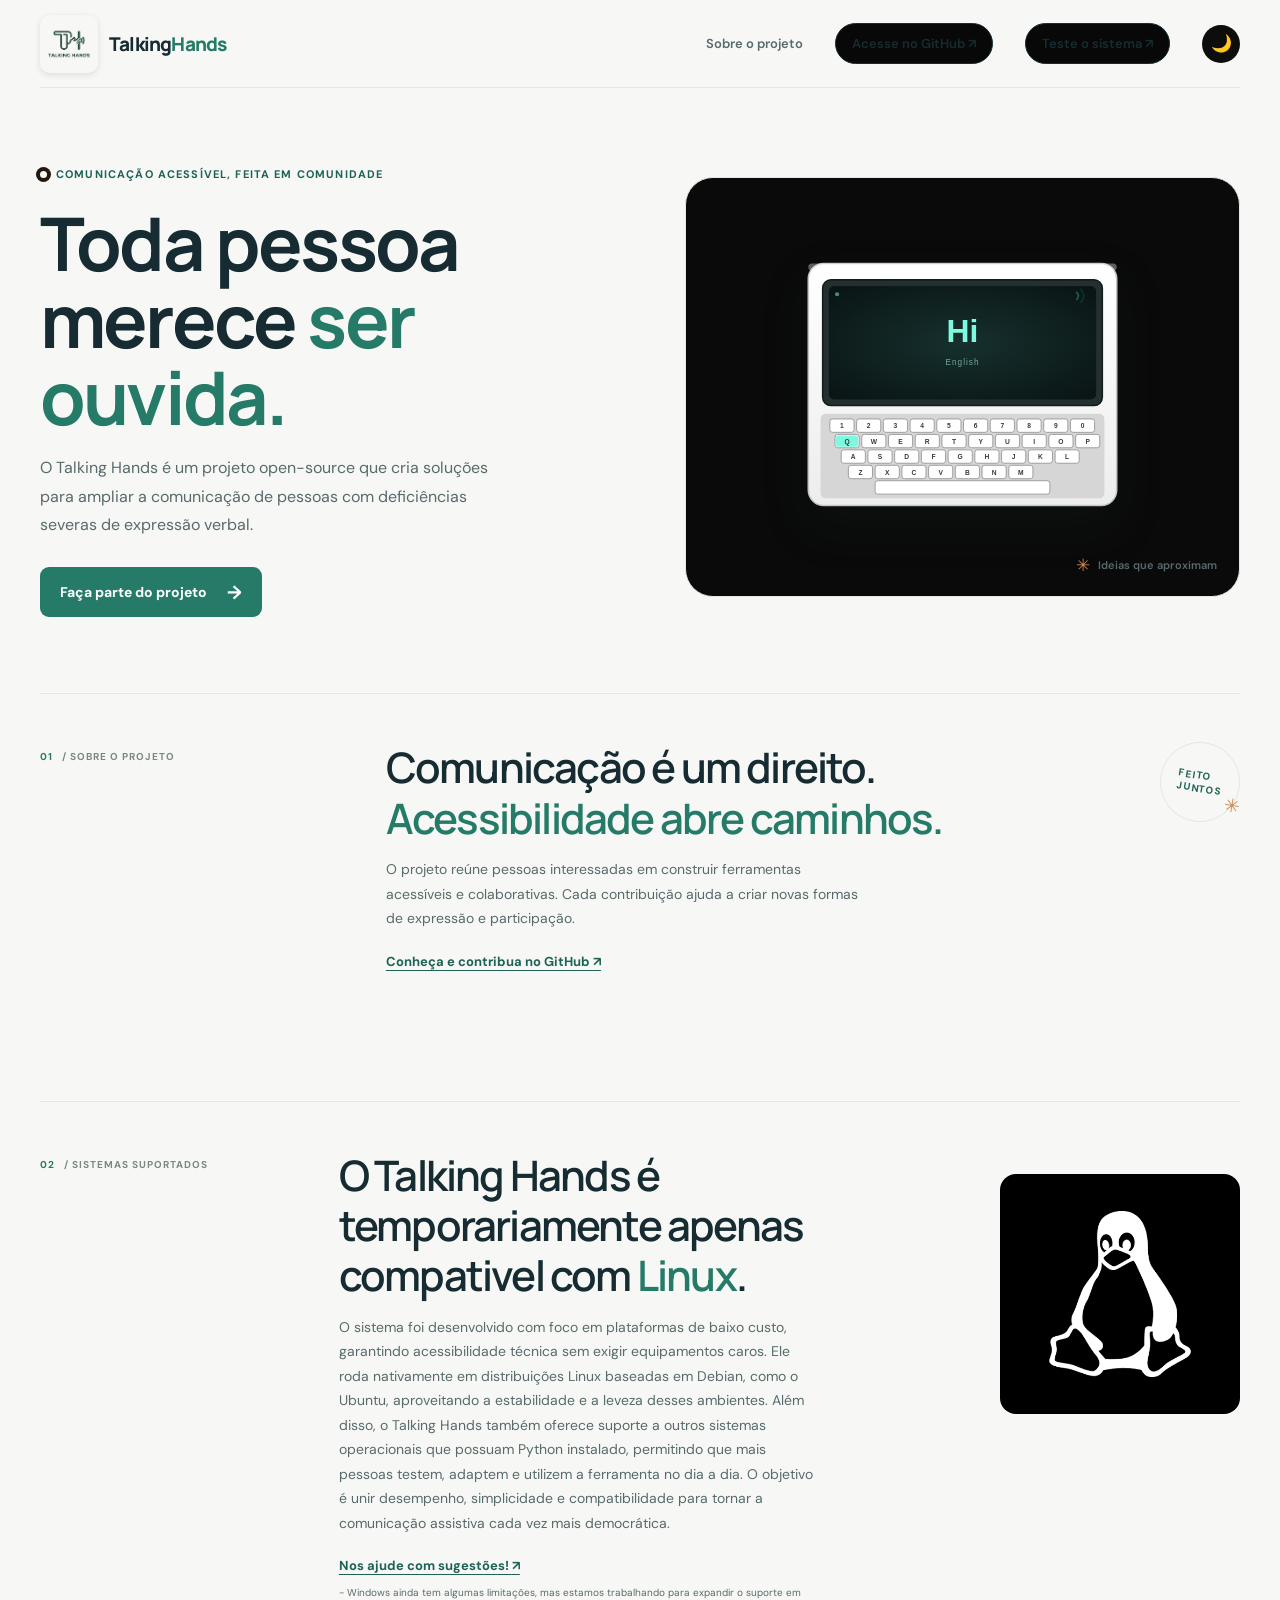
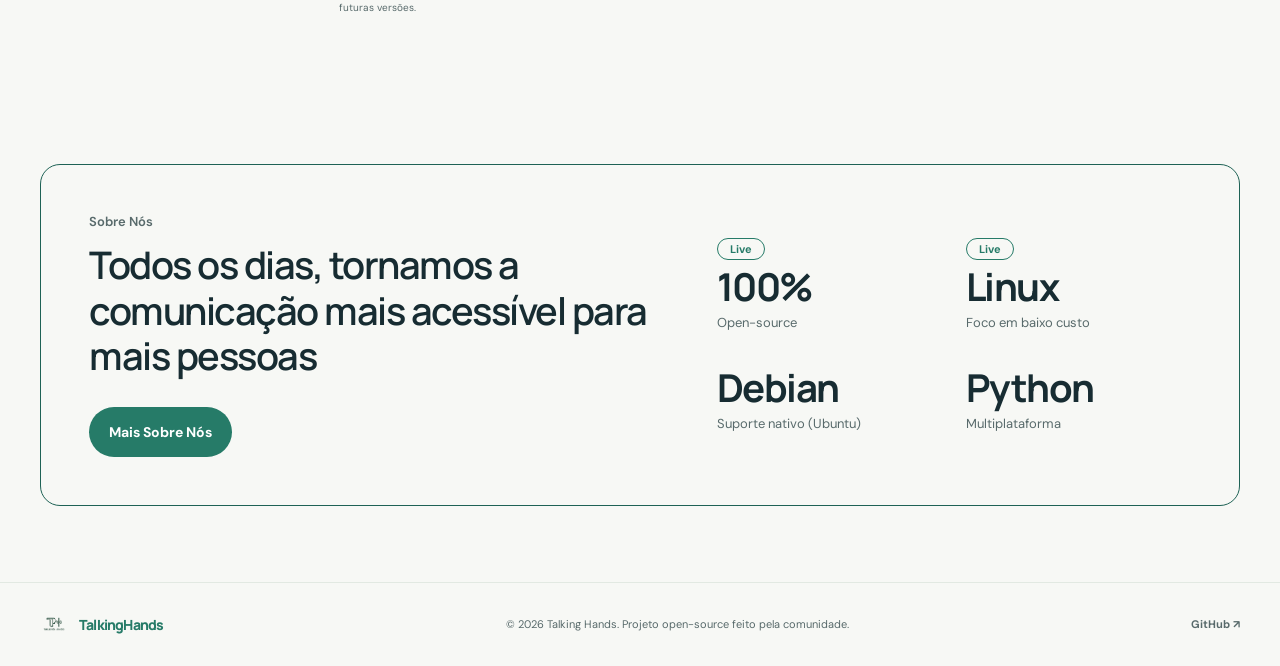
==== commit 8cac857e: "front-end fixes adicionei mais detalhes e ajeitei certas coisas no código  próximo passo: limpeza do" ====
--- a/Website/index.html
+++ b/Website/index.html
@@ -9,17 +9,17 @@
     <meta property="og:type" content="website">
     <meta property="og:title" content="Talking Hands — comunicação para todos">
     <meta property="og:description" content="Solução open-source para ampliar as possibilidades de comunicação com tecnologia assistiva acessível.">
-    <meta property="og:image" content="assets/Gemini_Generated_Image_npv0zrnpv0zrnpv0.jpeg">
+    <meta property="og:image" content="assets/Gemini_Generated_Image_85tter85tter85tt-removebg-preview.png">
     <link rel="stylesheet" href="style/index.css">
     <link rel="stylesheet" href="style/darkmode.css">
-    <link rel="icon" type="image/jpeg" href="assets/Gemini_Generated_Image_npv0zrnpv0zrnpv0.jpeg">
+    <link rel="icon" type="image/jpeg" href="assets/Gemini_Generated_Image_85tter85tter85tt-removebg-preview.png">
     <title>Talking Hands — comunicação para todos</title>
     <script src="js/darkmode.js"></script>
 </head>
 <body>
     <header class="site-header">
         <a class="brand" href="#inicio" aria-label="Talking Hands, início">
-            <img src="assets/Gemini_Generated_Image_npv0zrnpv0zrnpv0.jpeg" alt="" class="brand-logo" width="38" height="38">
+            <img src="assets/Gemini_Generated_Image_85tter85tter85tt-removebg-preview.png" alt="" class="brand-logo" width="38" height="38">
             <span>Talking<span class="brand-accent">Hands</span></span>
         </a>
         <nav aria-label="Navegação principal">
@@ -59,9 +59,57 @@
         </section>
     </main>
 
+    <main>
+        <section class="about" id="sistemas suportados" aria-labelledby="about-title">
+            <div class="about-label"><span>02</span> / SISTEMAS SUPORTADOS</div>
+            <div class="about-content">
+                <h2 id="about-title">O Talking Hands é temporariamente apenas compativel com <span>Linux</span>.</h2>
+                <p>O sistema foi desenvolvido com foco em plataformas de baixo custo, garantindo acessibilidade técnica sem exigir equipamentos caros. Ele roda nativamente em distribuições Linux baseadas em Debian, como o Ubuntu, aproveitando a estabilidade e a leveza desses ambientes. Além disso, o Talking Hands também oferece suporte a outros sistemas operacionais que possuam Python instalado, permitindo que mais pessoas testem, adaptem e utilizem a ferramenta no dia a dia. O objetivo é unir desempenho, simplicidade e compatibilidade para tornar a comunicação assistiva cada vez mais democrática.</p>
+                <a class="text-link" href="https://github.com/Raafakkj/Talking-Hands-Project" target="_blank" rel="noopener noreferrer">Nos ajude com sugestões! <span aria-hidden="true">↗</span></a>
+                <p class="sub-text"> - Windows ainda tem algumas limitações, mas estamos trabalhando para expandir o suporte em futuras versões.</p>
+            </div>
+
+            <div class="about-visual">
+                <img src="assets/linux.png" alt="Descrição da imagem para acessibilidade">
+            </div>
+        </section>
+    </main>
+
+    <section class="impact-card" aria-labelledby="impact-title">
+    <div class="impact-copy">
+        <p class="impact-eyebrow">Sobre Nós</p>
+        <h2 id="impact-title">Todos os dias, tornamos a comunicação mais acessível para mais pessoas</h2>
+        <a class="button impact-cta" href="#sobre">Mais Sobre Nós</a>
+    </div>
+
+        <div class="impact-stats">
+            <div class="stat-item">
+                <span class="stat-badge">Live</span>
+                <strong class="stat-number">100%</strong>
+                <span class="stat-label">Open-source</span>
+            </div>
+
+            <div class="stat-item">
+                <span class="stat-badge">Live</span>
+                <strong class="stat-number">Linux</strong>
+                <span class="stat-label">Foco em baixo custo</span>
+            </div>
+
+            <div class="stat-item">
+                <strong class="stat-number">Debian</strong>
+                <span class="stat-label">Suporte nativo (Ubuntu)</span>
+            </div>
+
+            <div class="stat-item">
+                <strong class="stat-number">Python</strong>
+                <span class="stat-label">Multiplataforma</span>
+            </div>
+        </div>
+    </section>
+
     <footer class="site-footer">
         <a class="footer-brand" href="#inicio">
-            <img src="assets/Gemini_Generated_Image_npv0zrnpv0zrnpv0.jpeg" alt="" class="footer-logo" width="28" height="28">
+            <img src="assets/Gemini_Generated_Image_85tter85tter85tt-removebg-preview.png" alt="" class="footer-logo" width="28" height="28">
             <span>Talking<span>Hands</span></span>
         </a>
         <p>© 2026 Talking Hands. Projeto open-source feito pela comunidade.</p>
--- a/Website/style/index.css
+++ b/Website/style/index.css
@@ -61,8 +61,8 @@
 }
 
 .brand-logo {
-    width: 38px;
-    height: 38px;
+    width: 58px;
+    height: 58px;
     border-radius: 10px;
     object-fit: cover;
     box-shadow: 0 2px 6px rgba(23, 44, 50, 0.12);
@@ -305,10 +305,99 @@
     letter-spacing: -1.8px;
 }
 
+.about-content .sub-text {
+    color: var(--muted);
+    padding-top: 10px;
+    font-size: 10px; /* 4px é ilegível; usei 12px como exemplo */
+    line-height: 1.5;
+}
+
 .about-content > p {
-    margin: 0 0 19px;
+    margin: 0px 0 19px;
     font-size: 14px;
     line-height: 1.75;
+}
+
+.about-visual {
+    width: 240px; /* Ajuste a largura como preferir */
+    align-self: start; /* Centraliza verticalmente em relação ao texto */
+    padding-top: 24px;
+    justify-self: end;
+}
+
+.about-visual img {
+    display: block;
+    width: 100%;
+    height: auto;
+    border-radius: 16px; /* Combina com o estilo arredondado do site */
+    object-fit: cover;
+}
+
+.impact-card {
+    display: grid;
+    grid-template-columns: 1.1fr 0.9fr;
+    align-items: center;
+    gap: 48px;
+    width: min(1200px, calc(100% - 64px));
+    margin: 0 auto 76px;
+    padding: 48px;
+    border: 1px solid var(--line);
+    border-radius: 20px;
+    border-color: var(--green-dark);
+}
+
+.impact-eyebrow {
+    margin: 0 0 12px;
+    color: var(--muted);
+    font-size: 13px;
+    font-weight: 600;
+}
+
+.impact-copy h2 {
+    margin: 0 0 28px;
+    font-size: clamp(28px, 3vw, 38px);
+    font-weight: 600;
+    line-height: 1.2;
+    letter-spacing: -1.5px;
+}
+
+.impact-cta {
+    border-radius: 999px; /* Deixa o botão estilo pílula como na imagem */
+}
+
+.impact-stats {
+    display: grid;
+    grid-template-columns: repeat(2, 1fr);
+    gap: 36px 24px;
+}
+
+.stat-item {
+    display: flex;
+    flex-direction: column;
+    align-items: flex-start;
+    gap: 6px;
+}
+
+.stat-badge {
+    padding: 3px 12px;
+    border: 1px solid var(--green);
+    border-radius: 999px;
+    color: var(--green);
+    font-size: 11px;
+    font-weight: 700;
+}
+
+.stat-number {
+    font-family: 'Manrope', 'Segoe UI', sans-serif;
+    font-size: clamp(28px, 3vw, 40px);
+    font-weight: 700;
+    letter-spacing: -1.5px;
+    line-height: 1.1;
+}
+
+.stat-label {
+    color: var(--muted);
+    font-size: 13px;
 }
 
 .text-link {
@@ -421,6 +510,12 @@
         padding-right: 20px;
         padding-left: 20px;
     }
+
+    .about-visual {
+        grid-column: 1 / -1; 
+        width: 100%;
+        max-width: 240px;
+        margin-top: 12px;
 }
 
 @media (max-width: 520px) {
@@ -521,6 +616,7 @@
         text-align: left;
         line-height: 1.5;
     }
+    
 }
 
 @media (prefers-reduced-motion: reduce) {
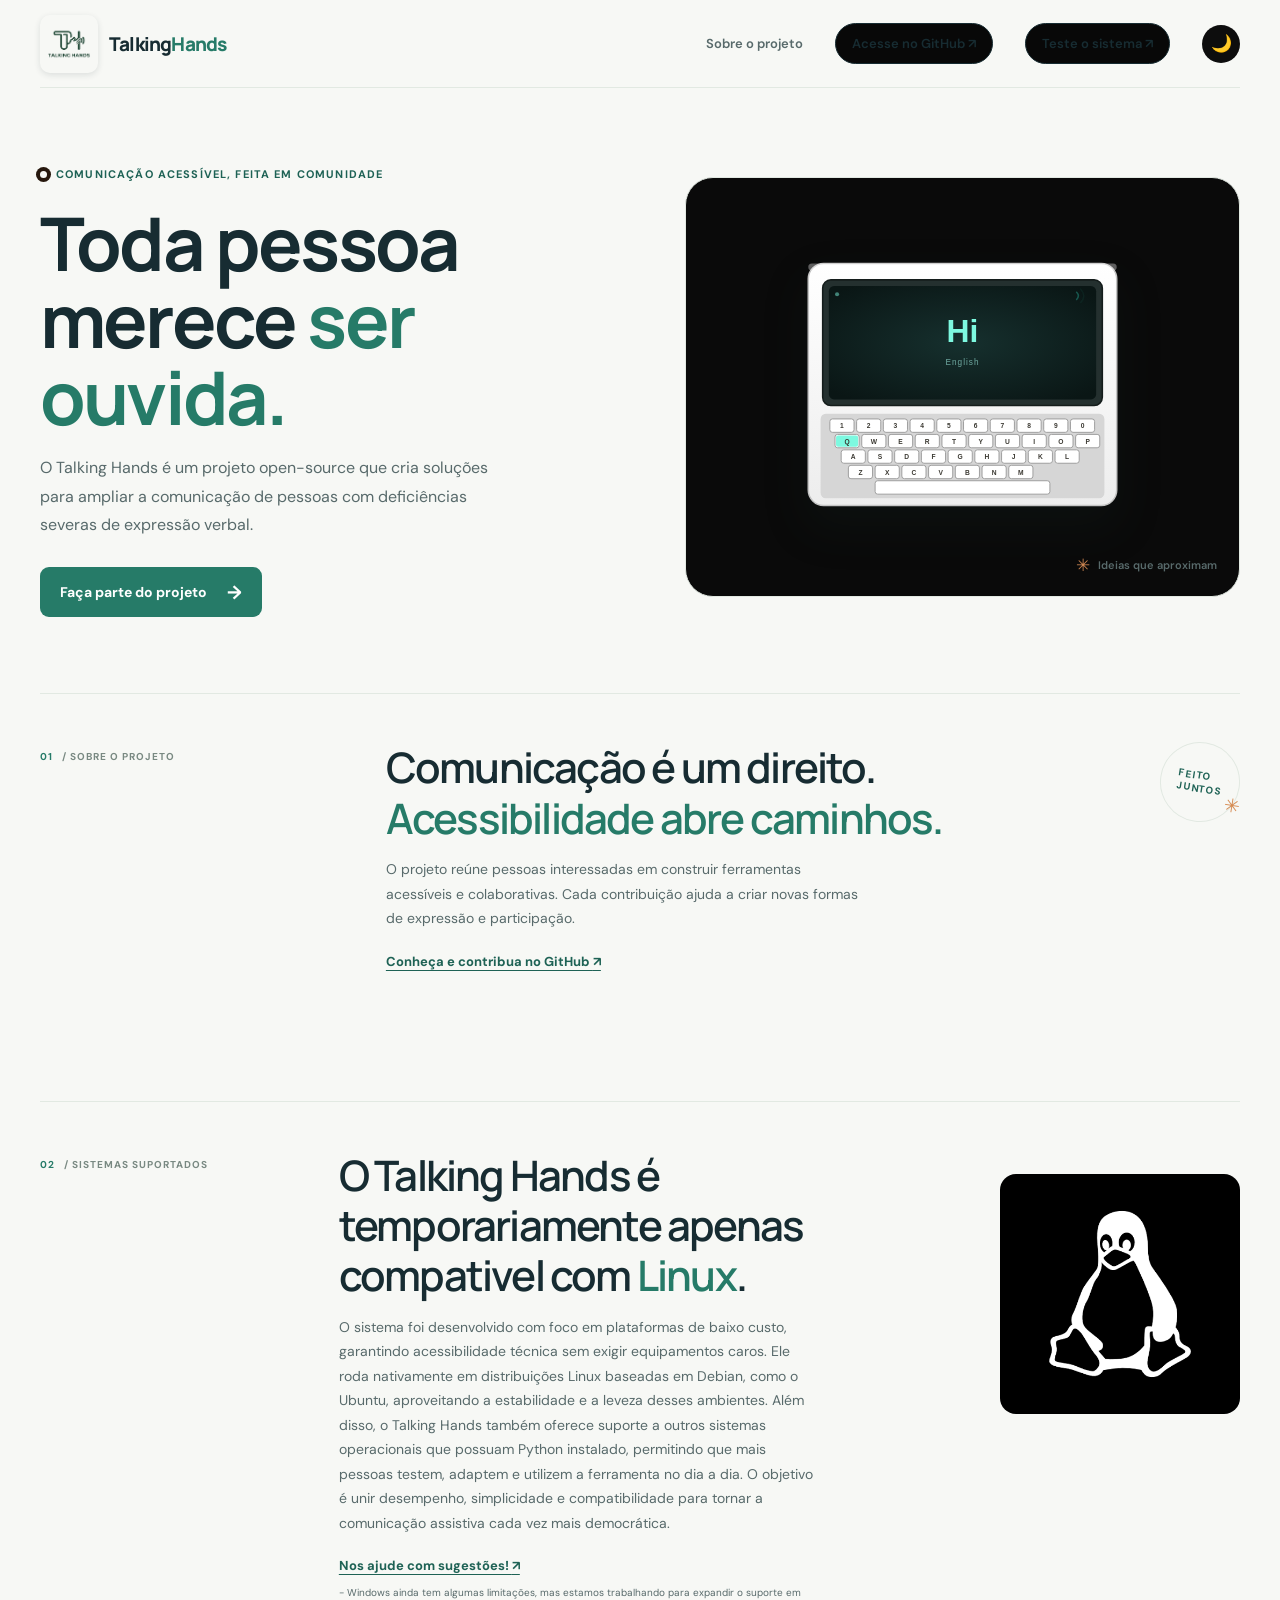
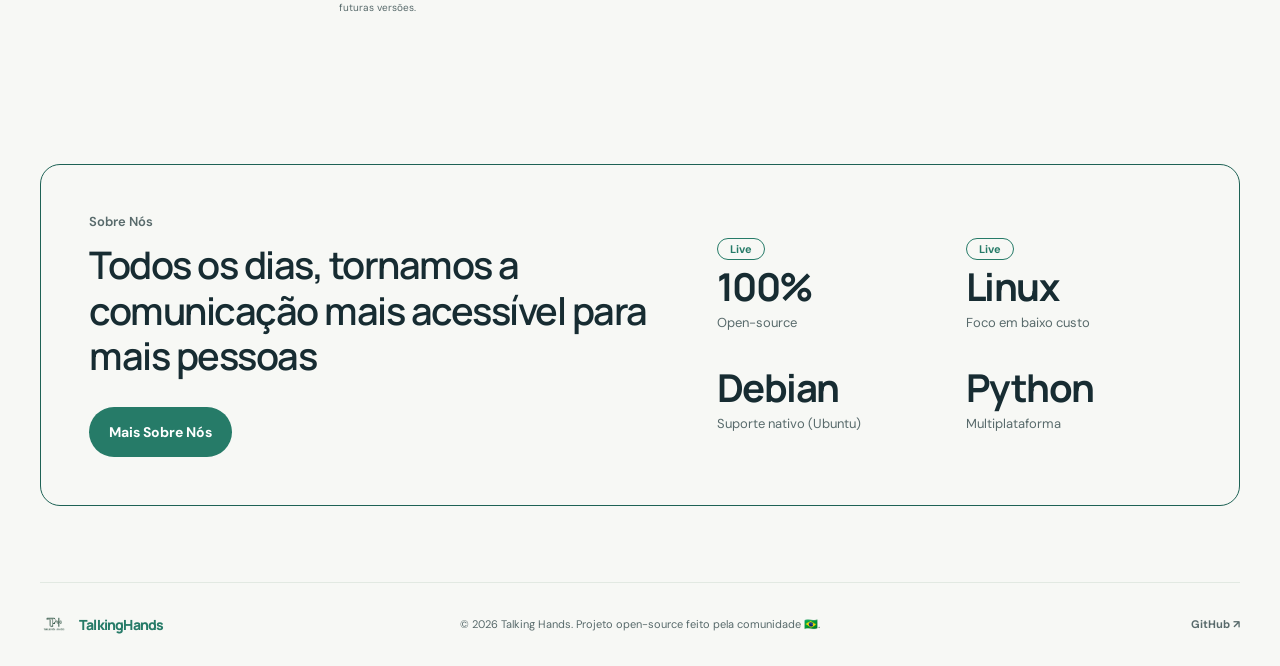
==== commit 7711cd56: "animações" ====
--- a/Website/index.html
+++ b/Website/index.html
@@ -112,8 +112,10 @@
             <img src="assets/Gemini_Generated_Image_85tter85tter85tt-removebg-preview.png" alt="" class="footer-logo" width="28" height="28">
             <span>Talking<span>Hands</span></span>
         </a>
-        <p>© 2026 Talking Hands. Projeto open-source feito pela comunidade.</p>
+        <p>© 2026 Talking Hands. Projeto open-source feito pela comunidade 🇧🇷.</p>
         <a href="https://github.com/Raafakkj/Talking-Hands-Project" target="_blank" rel="noopener noreferrer">GitHub ↗</a>
     </footer>
+    
+    <script src="js/scroll-reveal.js"></script>
 </body>
 </html>
--- a/Website/style/index.css
+++ b/Website/style/index.css
@@ -431,20 +431,23 @@
     color: #d58a51;
     font-size: 19px;
 }
-
+    
 .site-footer {
-    display: flex;
-    align-items: center;
-    justify-content: space-between;
+    display: grid;
+    grid-template-columns: 1fr auto 1fr;
+    align-items: center;
     gap: 20px;
+    width: min(1200px, calc(100% - 64px));
     min-height: 84px;
-    padding: 16px max(32px, calc((100vw - 1200px) / 2));
+    margin: 0 auto;
+    padding: 16px 0;
     border-top: 1px solid var(--line);
     color: #75827e;
     font-size: 11px;
 }
 
 .footer-brand {
+    justify-self: start;
     color: var(--ink);
     font-size: 14px;
 }
@@ -455,7 +458,19 @@
 }
 
 .site-footer > a:last-child {
-    font-weight: 700;
+    justify-self: end;
+    font-weight: 700;
+}
+
+.reveal {
+    opacity: 0;
+    transform: translateY(24px);
+    transition: opacity 0.6s ease-out, transform 0.6s ease-out;
+}
+
+.reveal.visivel {
+    opacity: 1;
+    transform: translateY(0);
 }
 
 a:focus-visible {
